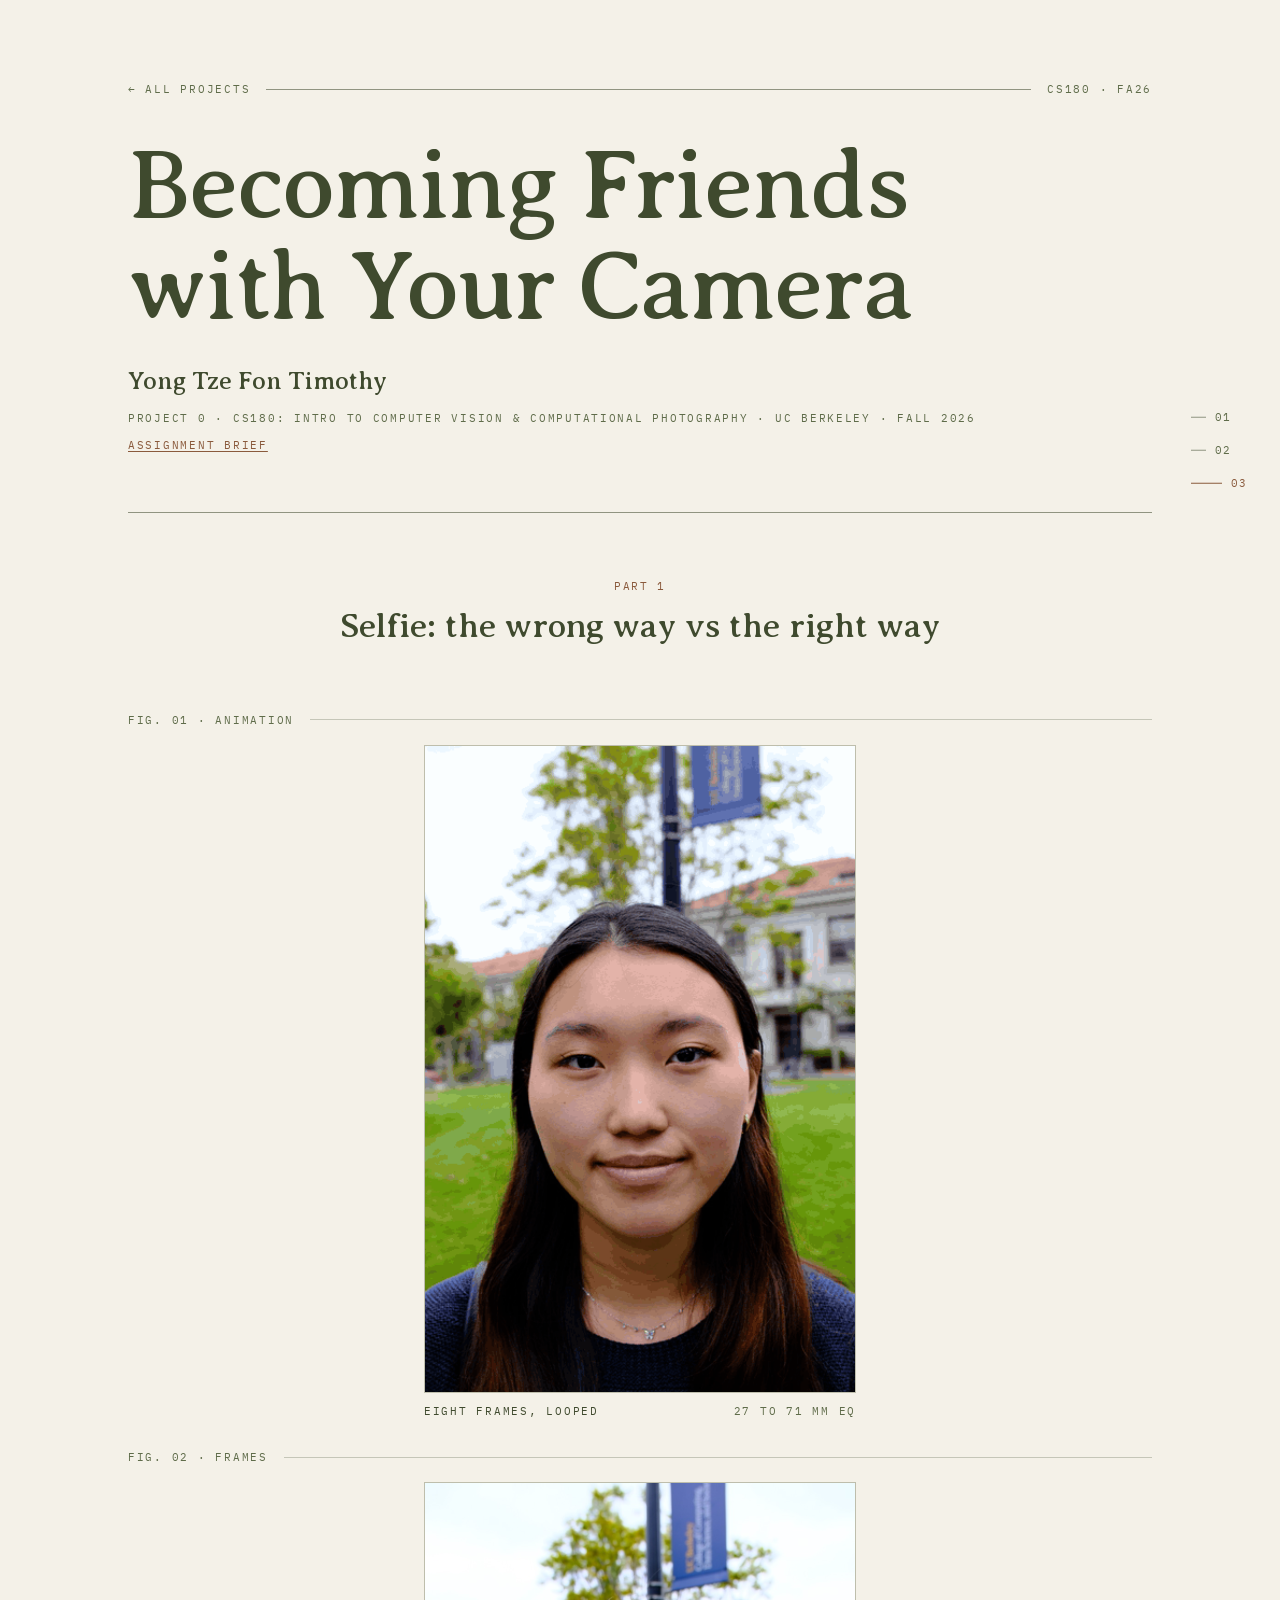
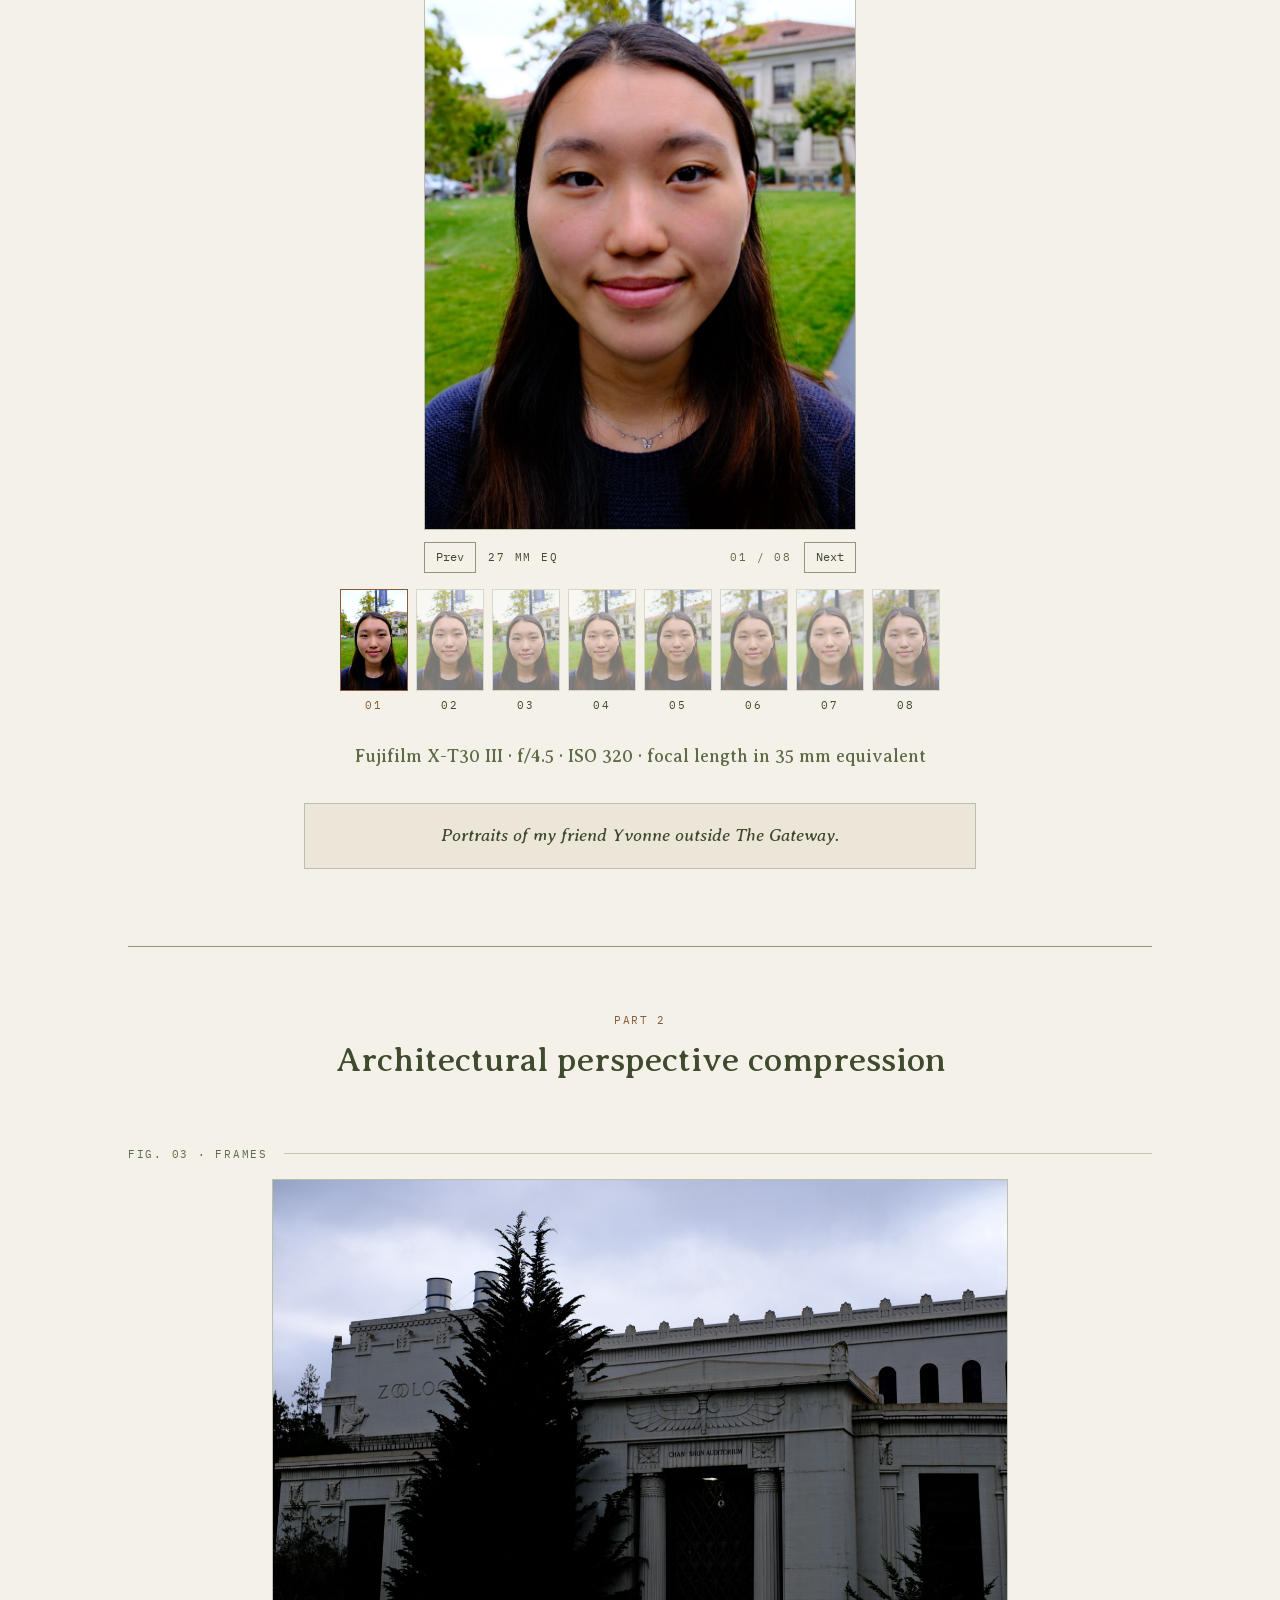
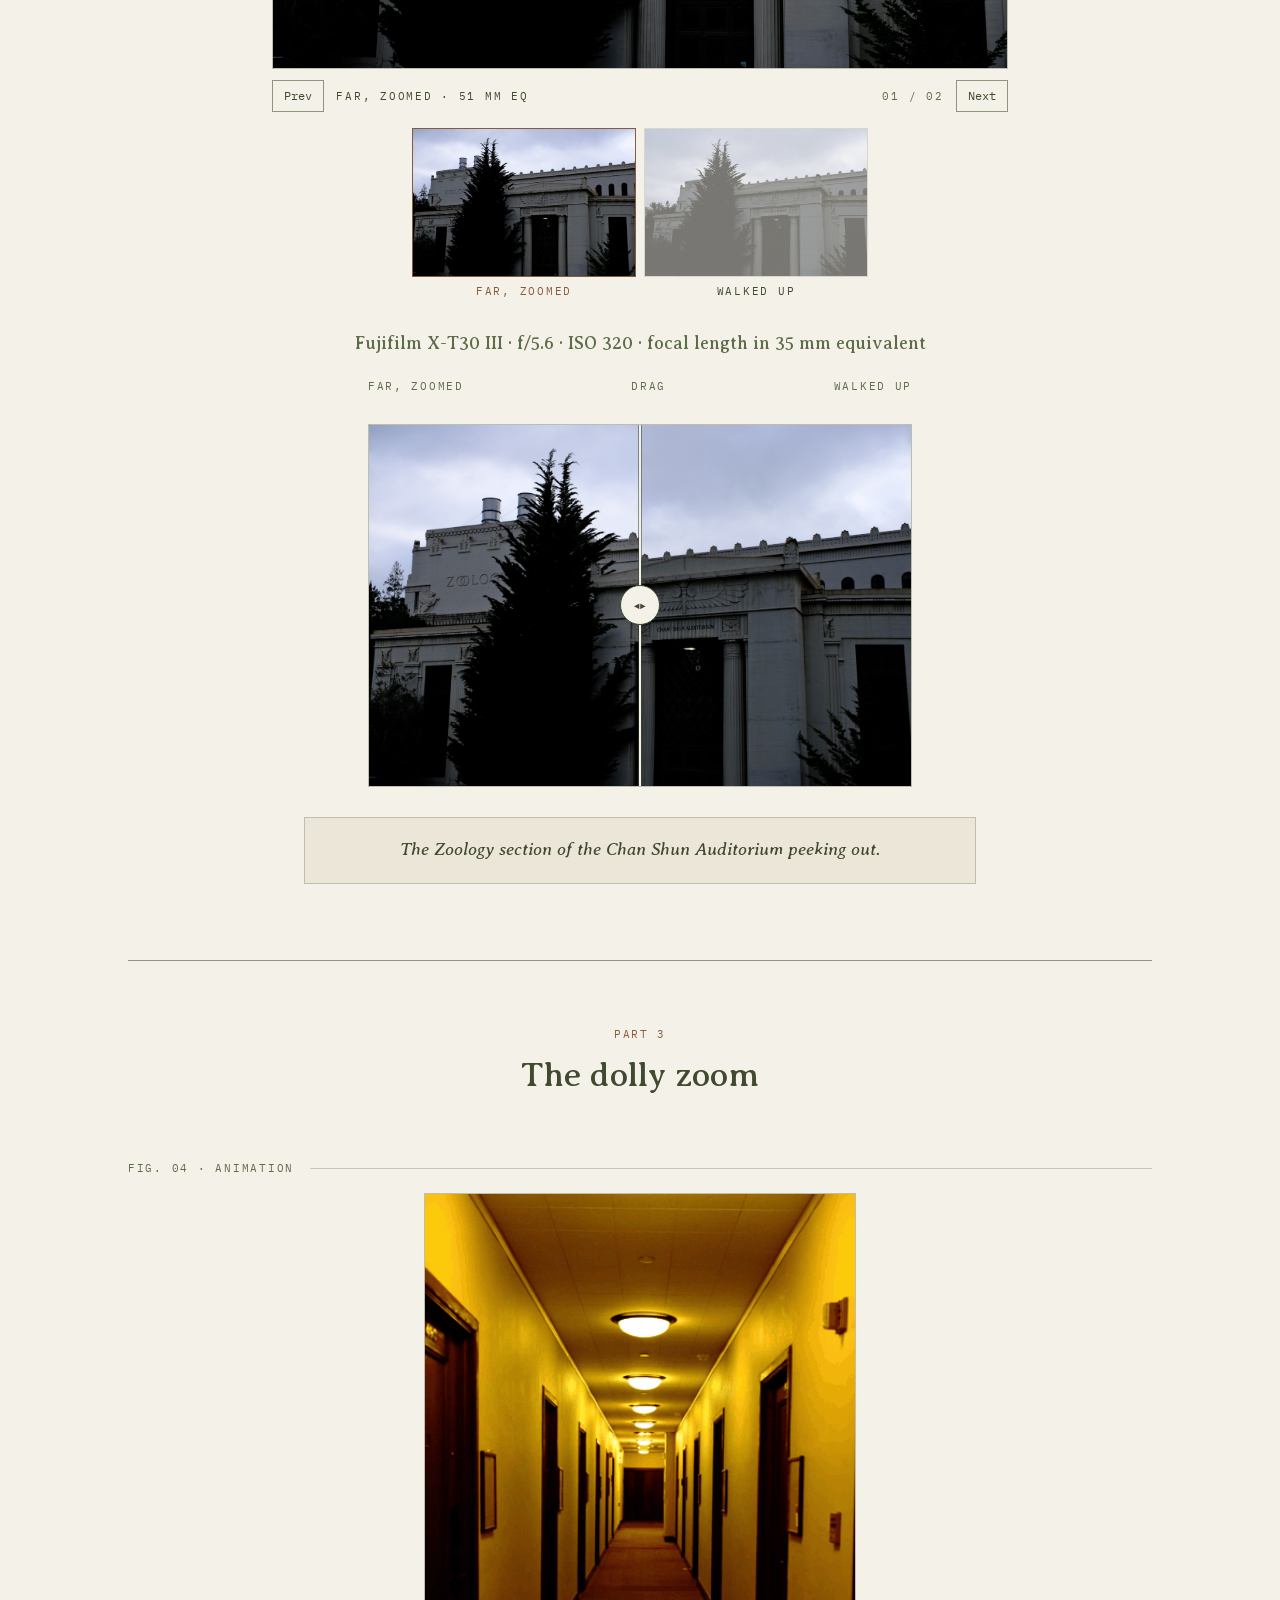
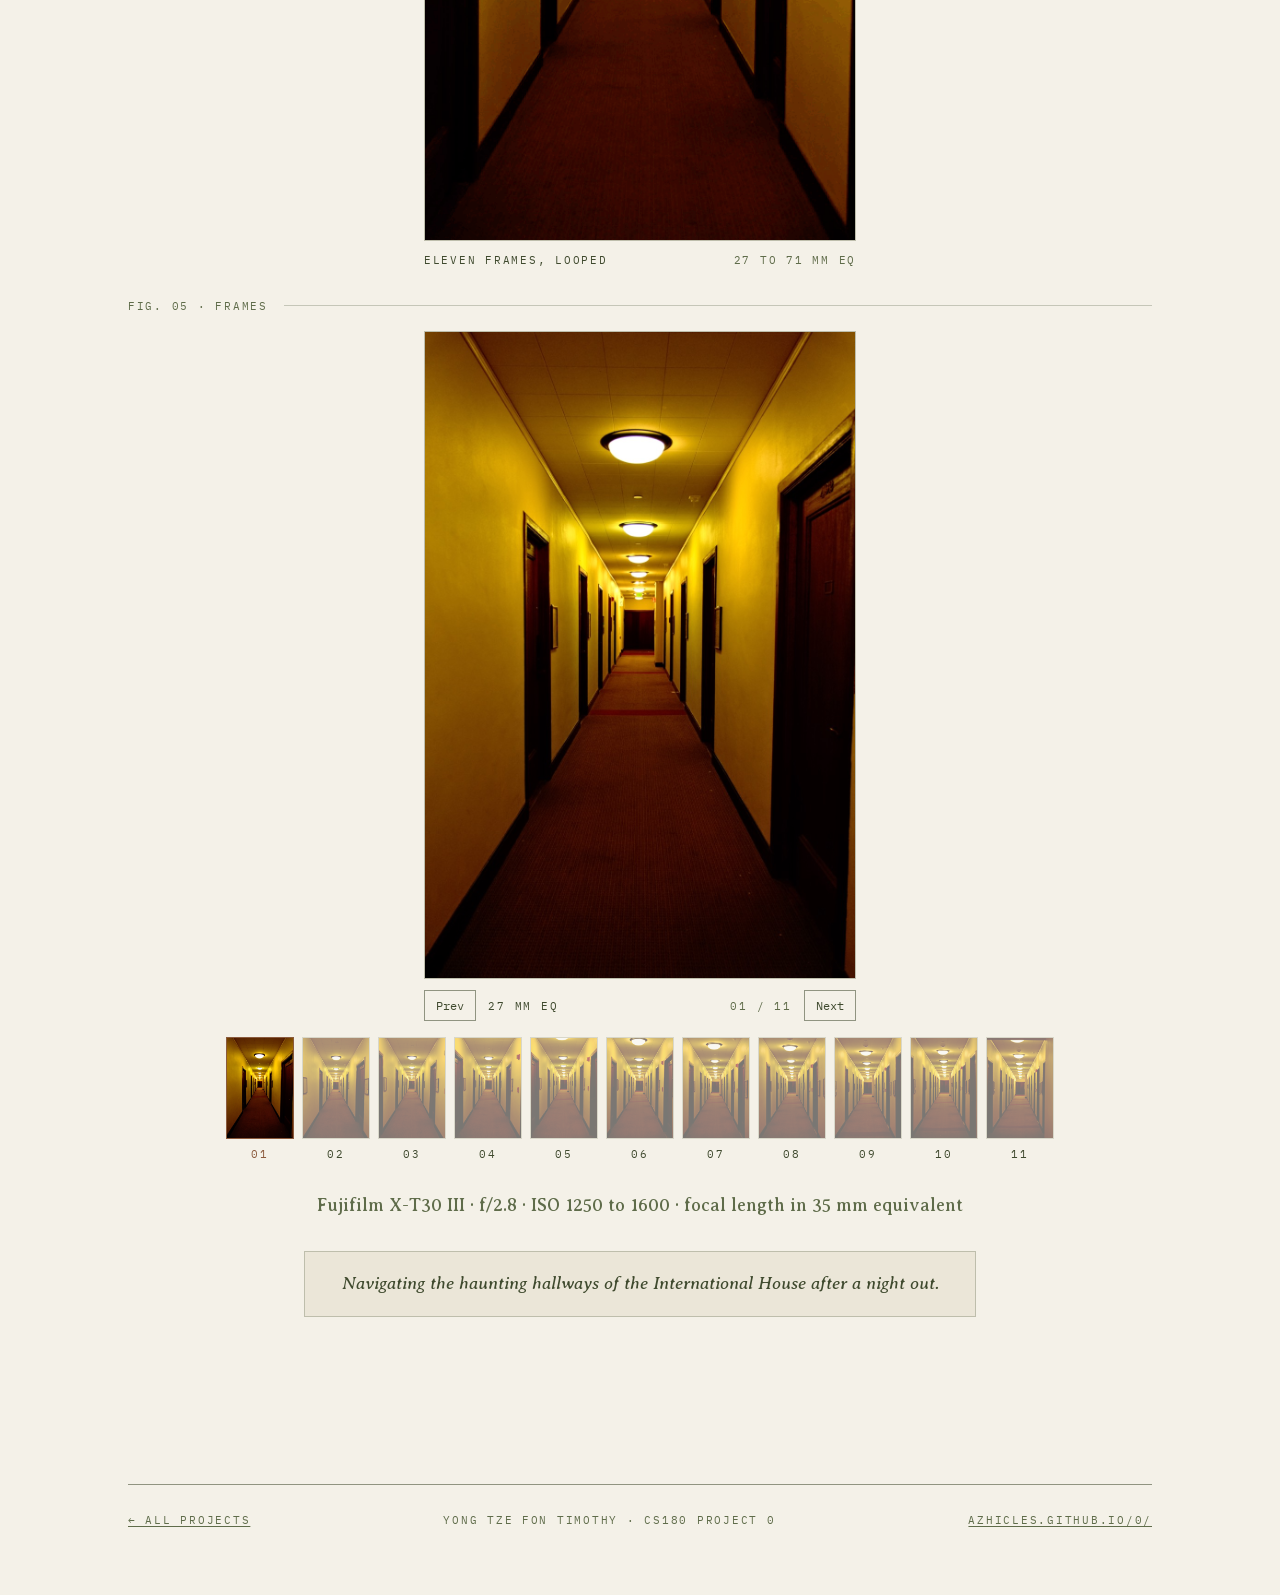
==== 0/index.html @ 96336a3b "Build CS180 Project 0 site A field notes ledger theme, olive ink on warm paper, set in Averia Serif " ====
<!DOCTYPE html>
<html lang="en">
<head>
<meta charset="utf-8">
<meta name="viewport" content="width=device-width, initial-scale=1">
<title>Project 0 &middot; Becoming Friends with Your Camera &middot; Yong Tze Fon Timothy</title>
<meta name="description" content="CS180 Project 0: perspective, focal length and the centre of projection, shown through a selfie sequence, an architectural pair and a dolly zoom.">
<meta name="author" content="Yong Tze Fon Timothy">

<link rel="icon" href="data:image/svg+xml,<svg xmlns='http://www.w3.org/2000/svg' viewBox='0 0 32 32'><rect width='32' height='32' fill='%23F4F1E8'/><circle cx='16' cy='16' r='8' fill='none' stroke='%233F4A2E' stroke-width='1.8'/><circle cx='16' cy='16' r='2.6' fill='%233F4A2E'/><path d='M16 8v3M16 21v3M8 16h3M21 16h3' stroke='%238A5A3C' stroke-width='1.6'/></svg>">

<link rel="preconnect" href="https://fonts.googleapis.com">
<link rel="preconnect" href="https://fonts.gstatic.com" crossorigin>
<link rel="stylesheet" href="https://fonts.googleapis.com/css2?family=Averia+Serif+Libre:ital,wght@0,300;0,400;0,700;1,300;1,400&family=IBM+Plex+Mono:wght@400;500&display=swap">
<link rel="stylesheet" href="../styles.css">
<script src="../scripts.js" defer></script>
</head>

<body>
<a class="skip" href="#main">Skip to content</a>

<nav class="tocnav" aria-label="Sections">
  <a href="#part-1" aria-current="false">01</a>
  <a href="#part-2" aria-current="false">02</a>
  <a href="#part-3" aria-current="false">03</a>
</nav>

<div class="sheet">

  <header class="masthead">
    <p class="masthead__meta">
      <a href="../">&larr; All projects</a>
      <span class="hairline" aria-hidden="true"></span>
      <span>CS180 &middot; FA26</span>
    </p>

    <h1 class="masthead__title">Becoming Friends<br>with Your Camera</h1>

    <p class="byline">Yong Tze Fon Timothy</p>
    <p class="dateline">Project 0 &middot; CS180: Intro to Computer Vision &amp; Computational Photography &middot; UC Berkeley &middot; Fall 2026</p>
    <p class="dateline"><a href="https://cal-cs180.github.io/fa26/hw/proj0/">Assignment brief</a></p>
  </header>

  <main id="main">

    <!-- ================================================================ -->
    <!-- Part 1                                                           -->
    <!-- ================================================================ -->
    <section class="part" id="part-1" aria-labelledby="part-1-title">
      <header class="part__head">
        <p class="eyebrow">Part 1</p>
        <h2 class="part__title" id="part-1-title">Selfie: the wrong way vs the right way</h2>
      </header>

      <p class="fig-label">Fig. 01 &middot; Animation</p>
      <figure class="plate gif-plate ratio-portrait">
        <div class="plate__well">
          <img src="media/part1.gif" alt="The eight portrait frames animated in sequence.">
        </div>
        <figcaption>
          <span class="plate__label">Eight frames, looped</span>
          <span class="spec">27 to 71 mm eq</span>
        </figcaption>
      </figure>

      <p class="fig-label">Fig. 02 &middot; Frames</p>
      <div class="sequence ratio-portrait" data-sequence>
        <ol class="filmstrip">
        <li>
          <figure class="plate">
            <div class="plate__well">
              <img src="media/part1-01.jpg" alt="Portrait frame 1 of 8, shot at 27 mm equivalent.">
            </div>
            <figcaption>
              <span class="plate__label">01</span>
              <span class="spec">27 mm eq</span>
            </figcaption>
          </figure>
        </li>
        <li>
          <figure class="plate">
            <div class="plate__well">
              <img src="media/part1-02.jpg" alt="Portrait frame 2 of 8, shot at 33 mm equivalent.">
            </div>
            <figcaption>
              <span class="plate__label">02</span>
              <span class="spec">33 mm eq</span>
            </figcaption>
          </figure>
        </li>
        <li>
          <figure class="plate">
            <div class="plate__well">
              <img src="media/part1-03.jpg" alt="Portrait frame 3 of 8, shot at 35 mm equivalent.">
            </div>
            <figcaption>
              <span class="plate__label">03</span>
              <span class="spec">35 mm eq</span>
            </figcaption>
          </figure>
        </li>
        <li>
          <figure class="plate">
            <div class="plate__well">
              <img src="media/part1-04.jpg" alt="Portrait frame 4 of 8, shot at 39 mm equivalent.">
            </div>
            <figcaption>
              <span class="plate__label">04</span>
              <span class="spec">39 mm eq</span>
            </figcaption>
          </figure>
        </li>
        <li>
          <figure class="plate">
            <div class="plate__well">
              <img src="media/part1-05.jpg" alt="Portrait frame 5 of 8, shot at 42 mm equivalent.">
            </div>
            <figcaption>
              <span class="plate__label">05</span>
              <span class="spec">42 mm eq</span>
            </figcaption>
          </figure>
        </li>
        <li>
          <figure class="plate">
            <div class="plate__well">
              <img src="media/part1-06.jpg" alt="Portrait frame 6 of 8, shot at 52 mm equivalent.">
            </div>
            <figcaption>
              <span class="plate__label">06</span>
              <span class="spec">52 mm eq</span>
            </figcaption>
          </figure>
        </li>
        <li>
          <figure class="plate">
            <div class="plate__well">
              <img src="media/part1-07.jpg" alt="Portrait frame 7 of 8, shot at 59 mm equivalent.">
            </div>
            <figcaption>
              <span class="plate__label">07</span>
              <span class="spec">59 mm eq</span>
            </figcaption>
          </figure>
        </li>
        <li>
          <figure class="plate">
            <div class="plate__well">
              <img src="media/part1-08.jpg" alt="Portrait frame 8 of 8, shot at 71 mm equivalent.">
            </div>
            <figcaption>
              <span class="plate__label">08</span>
              <span class="spec">71 mm eq</span>
            </figcaption>
          </figure>
        </li>
        </ol>
      </div>
      <p class="camera-line">Fujifilm X-T30 III &middot; f/4.5 &middot; ISO 320 &middot; focal length in 35 mm equivalent</p>

      <p class="part__desc">Portraits of my friend Yvonne outside The Gateway.</p>
    </section>

    <!-- ================================================================ -->
    <!-- Part 2                                                           -->
    <!-- ================================================================ -->
    <section class="part" id="part-2" aria-labelledby="part-2-title">
      <header class="part__head">
        <p class="eyebrow">Part 2</p>
        <h2 class="part__title" id="part-2-title">Architectural perspective compression</h2>
      </header>

      <p class="fig-label">Fig. 03 &middot; Frames</p>
      <div class="sequence ratio-landscape" data-sequence>
        <ol class="filmstrip cols-2">
        <li>
          <figure class="plate">
            <div class="plate__well">
              <img src="media/part2-zoom.jpg" alt="The auditorium facade from across the field at 51 mm equivalent, with the depth compressed.">
            </div>
            <figcaption>
              <span class="plate__label">Far, zoomed</span>
              <span class="spec">51 mm eq</span>
            </figcaption>
          </figure>
        </li>
        <li>
          <figure class="plate">
            <div class="plate__well">
              <img src="media/part2-close.jpg" alt="The same facade from much closer at 41 mm equivalent, with the lines converging harder.">
            </div>
            <figcaption>
              <span class="plate__label">Walked up</span>
              <span class="spec">41 mm eq</span>
            </figcaption>
          </figure>
        </li>
        </ol>
      </div>
      <p class="camera-line">Fujifilm X-T30 III &middot; f/5.6 &middot; ISO 320 &middot; focal length in 35 mm equivalent</p>

      <div class="compare ratio-landscape" data-compare hidden>
        <p class="compare__legend">
          <span>Far, zoomed</span>
          <span class="compare__hint">Drag</span>
          <span>Walked up</span>
        </p>
        <div class="compare__viewport">
          <img src="media/part2-close.jpg" alt="">
          <div class="compare__top"><img src="media/part2-zoom.jpg" alt=""></div>
          <div class="compare__handle" role="slider" tabindex="0"
               aria-label="Wipe between the zoomed and close photographs of the auditorium"
               aria-valuemin="0" aria-valuemax="100" aria-valuenow="50"></div>
        </div>
      </div>

      <p class="part__desc">The Zoology section of the Chan Shun Auditorium peeking out.</p>
    </section>

    <!-- ================================================================ -->
    <!-- Part 3                                                           -->
    <!-- ================================================================ -->
    <section class="part" id="part-3" aria-labelledby="part-3-title">
      <header class="part__head">
        <p class="eyebrow">Part 3</p>
        <h2 class="part__title" id="part-3-title">The dolly zoom</h2>
      </header>

      <p class="fig-label">Fig. 04 &middot; Animation</p>
      <figure class="plate gif-plate ratio-portrait">
        <div class="plate__well">
          <img src="media/part3.gif" alt="The dolly zoom animated: the corridor stretches while the far door holds its size.">
        </div>
        <figcaption>
          <span class="plate__label">Eleven frames, looped</span>
          <span class="spec">27 to 71 mm eq</span>
        </figcaption>
      </figure>

      <p class="fig-label">Fig. 05 &middot; Frames</p>
      <div class="sequence ratio-portrait" data-sequence>
        <ol class="filmstrip">
        <li>
          <figure class="plate">
            <div class="plate__well">
              <img src="media/part3-01.jpg" alt="Dolly zoom frame 1 of 11, shot at 27 mm equivalent.">
            </div>
            <figcaption>
              <span class="plate__label">01</span>
              <span class="spec">27 mm eq</span>
            </figcaption>
          </figure>
        </li>
        <li>
          <figure class="plate">
            <div class="plate__well">
              <img src="media/part3-02.jpg" alt="Dolly zoom frame 2 of 11, shot at 32 mm equivalent.">
            </div>
            <figcaption>
              <span class="plate__label">02</span>
              <span class="spec">32 mm eq</span>
            </figcaption>
          </figure>
        </li>
        <li>
          <figure class="plate">
            <div class="plate__well">
              <img src="media/part3-03.jpg" alt="Dolly zoom frame 3 of 11, shot at 36 mm equivalent.">
            </div>
            <figcaption>
              <span class="plate__label">03</span>
              <span class="spec">36 mm eq</span>
            </figcaption>
          </figure>
        </li>
        <li>
          <figure class="plate">
            <div class="plate__well">
              <img src="media/part3-04.jpg" alt="Dolly zoom frame 4 of 11, shot at 39 mm equivalent.">
            </div>
            <figcaption>
              <span class="plate__label">04</span>
              <span class="spec">39 mm eq</span>
            </figcaption>
          </figure>
        </li>
        <li>
          <figure class="plate">
            <div class="plate__well">
              <img src="media/part3-05.jpg" alt="Dolly zoom frame 5 of 11, shot at 44 mm equivalent.">
            </div>
            <figcaption>
              <span class="plate__label">05</span>
              <span class="spec">44 mm eq</span>
            </figcaption>
          </figure>
        </li>
        <li>
          <figure class="plate">
            <div class="plate__well">
              <img src="media/part3-06.jpg" alt="Dolly zoom frame 6 of 11, shot at 50 mm equivalent.">
            </div>
            <figcaption>
              <span class="plate__label">06</span>
              <span class="spec">50 mm eq</span>
            </figcaption>
          </figure>
        </li>
        <li>
          <figure class="plate">
            <div class="plate__well">
              <img src="media/part3-07.jpg" alt="Dolly zoom frame 7 of 11, shot at 51 mm equivalent.">
            </div>
            <figcaption>
              <span class="plate__label">07</span>
              <span class="spec">51 mm eq</span>
            </figcaption>
          </figure>
        </li>
        <li>
          <figure class="plate">
            <div class="plate__well">
              <img src="media/part3-08.jpg" alt="Dolly zoom frame 8 of 11, shot at 57 mm equivalent.">
            </div>
            <figcaption>
              <span class="plate__label">08</span>
              <span class="spec">57 mm eq</span>
            </figcaption>
          </figure>
        </li>
        <li>
          <figure class="plate">
            <div class="plate__well">
              <img src="media/part3-09.jpg" alt="Dolly zoom frame 9 of 11, shot at 59 mm equivalent.">
            </div>
            <figcaption>
              <span class="plate__label">09</span>
              <span class="spec">59 mm eq</span>
            </figcaption>
          </figure>
        </li>
        <li>
          <figure class="plate">
            <div class="plate__well">
              <img src="media/part3-10.jpg" alt="Dolly zoom frame 10 of 11, shot at 66 mm equivalent.">
            </div>
            <figcaption>
              <span class="plate__label">10</span>
              <span class="spec">66 mm eq</span>
            </figcaption>
          </figure>
        </li>
        <li>
          <figure class="plate">
            <div class="plate__well">
              <img src="media/part3-11.jpg" alt="Dolly zoom frame 11 of 11, shot at 71 mm equivalent.">
            </div>
            <figcaption>
              <span class="plate__label">11</span>
              <span class="spec">71 mm eq</span>
            </figcaption>
          </figure>
        </li>
        </ol>
      </div>
      <p class="camera-line">Fujifilm X-T30 III &middot; f/2.8 &middot; ISO 1250 to 1600 &middot; focal length in 35 mm equivalent</p>

      <p class="part__desc">Navigating the haunting hallways of the International House after a night out.</p>
    </section>

  </main>

  <footer class="colophon">
    <span><a href="../">&larr; All projects</a></span>
    <span>Yong Tze Fon Timothy &middot; CS180 Project 0</span>
    <span><a href="https://azhicles.github.io/0/">azhicles.github.io/0/</a></span>
  </footer>

</div>
</body>
</html>
---- styles.css ----
/* ==========================================================================
   Field notes ledger
   Shared stylesheet for azhicles.github.io. Every page uses this one file.

   Structure:
     1.  Tokens
     2.  Reset and base type
     3.  Page shell: sheet, masthead, footer
     4.  Section layout: the ruled margin rail
     5.  Plates: photo wells, captions, pairs, filmstrip
     6.  Sequence viewer: stage and thumbnail rail
     7.  Notes and specs (the "fill in" markers)
     8.  Comparison slider
     9.  Lightbox
     10. Section nav
     11. Project index (root page)
     12. Print

   To restyle a future project, override the tokens in section 1. The
   component rules below read from them and should not need editing.
   ========================================================================== */

/* 1. Tokens ============================================================== */

:root {
  /* Ink and paper */
  --paper:       #F4F1E8;
  --paper-sunk:  #EBE6D8;
  --ink:         #2A2E22;
  --olive:       #3F4A2E;
  --olive-soft:  #5F6C4A;
  --accent:      #8A5A3C;
  --rule:        rgba(63, 74, 46, .26);
  --rule-strong: rgba(63, 74, 46, .55);

  /* Type */
  --font-display: "Averia Serif Libre", Georgia, "Times New Roman", serif;
  --font-mono:    "IBM Plex Mono", ui-monospace, "SF Mono", Menlo, monospace;

  /* Measure and rhythm */
  --sheet:   72rem;
  --measure: 62ch;
  --rail:    6rem;
  --gutter:  clamp(1rem, 2.5vw, 2.25rem);

  /* Default photo well shape, overridden per part. Matches the camera's
     native 3:2 so object-fit: cover crops nothing. */
  --ratio: 3 / 2;
}

/* 2. Reset and base type ================================================= */

*, *::before, *::after { box-sizing: border-box; }

html {
  -webkit-text-size-adjust: 100%;
  scroll-behavior: smooth;
  scroll-padding-top: 2rem;
}

@media (prefers-reduced-motion: reduce) {
  html { scroll-behavior: auto; }
  *, *::before, *::after { animation-duration: .001ms !important; transition-duration: .001ms !important; }
}

body {
  margin: 0;
  background: var(--paper);
  color: var(--ink);
  font-family: var(--font-display);
  font-size: clamp(1rem, .95rem + .25vw, 1.12rem);
  line-height: 1.66;
  font-feature-settings: "kern" 1;
  text-rendering: optimizeLegibility;
}

p { margin: 0 0 1.1em; max-width: var(--measure); }
p:last-child { margin-bottom: 0; }

a {
  color: var(--accent);
  text-decoration-thickness: 1px;
  text-underline-offset: .18em;
}
a:hover { color: var(--olive); }

img { max-width: 100%; }

button { font: inherit; }

:focus-visible {
  outline: 2px solid var(--accent);
  outline-offset: 3px;
}

.skip {
  position: absolute;
  left: -9999px;
  top: 0;
  background: var(--olive);
  color: var(--paper);
  padding: .6rem 1rem;
  font-family: var(--font-mono);
  font-size: .75rem;
  z-index: 200;
}
.skip:focus { left: 0; }

/* Shared small label treatment: mono, tracked out, upper case. */
.eyebrow,
.fig-label,
.plate__label,
.spec,
.dateline,
.tocnav,
.masthead__meta,
.projects__num,
.section-label,
.stage__bar,
.colophon {
  font-family: var(--font-mono);
  font-size: .68rem;
  letter-spacing: .16em;
  text-transform: uppercase;
  font-weight: 400;
}

/* 3. Page shell ========================================================== */

.sheet {
  max-width: var(--sheet);
  margin-inline: auto;
  padding-inline: clamp(1.25rem, 5vw, 4rem);
  padding-block: clamp(1.5rem, 4vw, 3rem) 0;
}

.masthead {
  padding-block: clamp(1rem, 3vw, 2rem) clamp(2rem, 5vw, 3.5rem);
}

.masthead__meta {
  display: flex;
  align-items: center;
  gap: 1rem;
  margin: 0;
  max-width: none;
  color: var(--olive-soft);
}
.masthead__meta .hairline {
  flex: 1;
  height: 1px;
  background: var(--rule-strong);
}
.masthead__meta a { color: var(--olive-soft); text-decoration: none; }
.masthead__meta a:hover { color: var(--accent); text-decoration: underline; }

/* The ruled meta line collapses to a simple two up on narrow screens. */
@media (max-width: 560px) {
  .masthead__meta {
    flex-wrap: wrap;
    justify-content: space-between;
    gap: .4rem 1rem;
  }
  .masthead__meta .hairline { display: none; }
}

.masthead__title {
  font-weight: 400;
  font-size: clamp(2.75rem, 1.5rem + 5.8vw, 6.75rem);
  line-height: 1.02;
  letter-spacing: -.02em;
  color: var(--olive);
  margin: .38em 0 .3em;
  max-width: 18ch;
}

/* The author line on a project page, sized to read as a byline rather
   than as metadata. */
.byline {
  font-size: clamp(1.15rem, 1rem + .7vw, 1.6rem);
  line-height: 1.3;
  color: var(--olive);
  margin: 0 0 .7rem;
  max-width: none;
}

.dateline {
  color: var(--olive-soft);
  line-height: 1.8;
  max-width: none;
  margin: 0;
}
.dateline + .dateline { margin-top: .5rem; }

.colophon {
  border-top: 1px solid var(--rule-strong);
  margin-top: clamp(3rem, 7vw, 6rem);
  padding-block: 1.6rem clamp(2rem, 5vw, 4rem);
  color: var(--olive-soft);
  display: flex;
  flex-wrap: wrap;
  gap: .5rem 2rem;
  justify-content: space-between;
  line-height: 1.9;
}
.colophon a { color: var(--olive-soft); }

/* 4. Section layout ====================================================== */

/* One column, so figures can be centred on the page. --head-space is
   used twice, above and below the header, which is what puts the title
   optically midway between the section rule and the first figure rule. */
.part {
  --head-space: clamp(2.25rem, 5vw, 4rem);
  border-top: 1px solid var(--rule-strong);
  padding-block: var(--head-space) clamp(2.5rem, 6vw, 5rem);
}

.part__head {
  display: flex;
  flex-direction: column;
  align-items: center;
  justify-content: center;
  text-align: center;
  gap: .65rem;
  margin-bottom: var(--head-space);
}

.eyebrow {
  color: var(--accent);
  margin: 0;
  max-width: none;
}

.part__title {
  font-weight: 400;
  font-size: clamp(1.5rem, 1.15rem + 1.4vw, 2.15rem);
  line-height: 1.2;
  color: var(--olive);
  margin: 0;
  max-width: 34ch;
}

/* A one line description of what the part actually shows, set as a
   mounted card. Sunken stock and a hairline border are the same treatment
   the photo wells get, so it reads as part of the same system rather than
   as a floating UI box: no rounded corners, no shadow. */
.part__desc {
  max-width: 42rem;
  margin: 1.9rem auto 0;
  padding: 1.15rem clamp(1.25rem, 3vw, 2rem);
  background: var(--paper-sunk);
  border: 1px solid var(--rule);
  text-align: center;
  text-wrap: balance;
  color: var(--olive);
  font-style: italic;
  line-height: 1.55;
}

/* A ruled label above each figure block, running the full page width. */
.fig-label {
  display: flex;
  align-items: center;
  gap: 1rem;
  color: var(--olive-soft);
  margin: 0 0 1rem;
  max-width: none;
}
.fig-label::after {
  content: "";
  flex: 1;
  height: 1px;
  background: var(--rule);
}

/* Figures sit centred, capped so a tall portrait frame does not run past
   one screen. */
.sequence,
.gif-plate,
.compare,
.camera-line {
  margin-inline: auto;
}
.sequence { max-width: 60rem; }
.gif-plate { max-width: 46rem; }
.gif-plate.ratio-portrait { max-width: 27rem; }

.camera-line {
  text-align: center;
  color: var(--olive-soft);
  margin-top: .9rem;
  max-width: none;
}

@media (max-width: 620px) {
  .part__head { gap: .45rem; }
}

/* 5. Plates ============================================================== */

.plate { margin: 0; }

.plate__well {
  position: relative;
  aspect-ratio: var(--ratio);
  background: var(--paper-sunk);
  border: 1px solid var(--rule);
  overflow: hidden;
}

.plate__well img {
  position: absolute;
  inset: 0;
  width: 100%;
  height: 100%;
  object-fit: cover;
  display: block;
}
.plate__well img[hidden] { display: none; }

/* Placeholder shown until the real photo lands. Removed from the DOM on
   a successful load, so it can never be read out from under an image. */
.plate__ph {
  position: absolute;
  inset: 0;
  display: grid;
  place-content: center;
  gap: .45rem;
  padding: 1rem;
  text-align: center;
  font-family: var(--font-mono);
  font-size: .66rem;
  letter-spacing: .1em;
  line-height: 1.7;
  color: var(--olive-soft);
  background-image: repeating-linear-gradient(45deg, transparent 0 7px, rgba(63, 74, 46, .055) 7px 8px);
}
.plate__ph b {
  display: block;
  font-weight: 500;
  color: var(--olive);
  text-transform: uppercase;
}

.is-zoomable .plate__well { cursor: zoom-in; }

.plate figcaption {
  display: flex;
  flex-wrap: wrap;
  gap: .3rem 1rem;
  justify-content: space-between;
  padding-top: .6rem;
}

.plate__label { color: var(--olive); margin: 0; }
.spec { color: var(--olive-soft); margin: 0; }

/* Straight off the camera: the X-T30 III shoots 3:2, and parts 1 and 3
   were shot vertically, so they display 2:3. */
.ratio-portrait  { --ratio: 2 / 3; }
.ratio-landscape { --ratio: 3 / 2; }

/* Contact sheet. On screen inside a sequence this becomes a thumbnail
   rail; in print it always expands to show every frame. */
.filmstrip {
  display: grid;
  grid-template-columns: repeat(auto-fill, minmax(8.5rem, 1fr));
  gap: .9rem;
  margin: 0;
  padding: 0;
  list-style: none;
}
.filmstrip .plate figcaption { justify-content: center; }
.filmstrip .spec { letter-spacing: .2em; }

.gif-plate { margin-block: 0 1.75rem; margin-inline: auto; }

/* 6. Sequence viewer ===================================================== */

/* Built by scripts.js from the frames already in the filmstrip, so a
   browser with JavaScript off still gets the full contact sheet, and so
   does the printer. */
.sequence { margin: 0 auto 1.75rem; }

.stage {
  margin: 0 auto 1rem;
  max-width: 46rem;
}
.ratio-portrait .stage { max-width: 27rem; }

.stage__well {
  position: relative;
  aspect-ratio: var(--ratio);
  background: var(--paper-sunk);
  border: 1px solid var(--rule);
  overflow: hidden;
  cursor: zoom-in;
}
.stage__well img {
  position: absolute;
  inset: 0;
  width: 100%;
  height: 100%;
  object-fit: cover;
  display: block;
}

.stage__bar {
  display: flex;
  align-items: center;
  gap: .75rem;
  padding-top: .7rem;
}

.stage__meta {
  flex: 1;
  display: flex;
  flex-wrap: wrap;
  justify-content: space-between;
  gap: .3rem 1rem;
  margin: 0;
  max-width: none;
}
.stage__label { color: var(--olive); }
.stage__count { color: var(--olive-soft); }

.stage__nav {
  background: none;
  border: 1px solid var(--rule-strong);
  color: var(--olive);
  font-family: var(--font-mono);
  font-size: .72rem;
  line-height: 1;
  padding: .55rem .7rem;
  cursor: pointer;
  transition: border-color .2s ease, background-color .2s ease;
}
.stage__nav:hover {
  border-color: var(--olive);
  background: rgba(63, 74, 46, .07);
}

/* Thumbnail rail mode, only once a stage exists above it. */
.has-stage .filmstrip {
  display: flex;
  flex-wrap: wrap;
  justify-content: center;
  gap: .5rem;
}
.has-stage .filmstrip > li { flex: 0 0 4.25rem; }
/* A two frame part gets room for its descriptive labels. */
.has-stage .filmstrip.cols-2 > li { flex: 0 0 14rem; }
.has-stage .filmstrip .spec { display: none; }
.has-stage .filmstrip figcaption { padding-top: .35rem; }
.has-stage .filmstrip .plate__well {
  cursor: pointer;
  opacity: .5;
  transition: opacity .2s ease;
}
.has-stage .filmstrip .plate__well:hover { opacity: .8; }
.has-stage .filmstrip .plate.is-current .plate__well {
  opacity: 1;
  border-color: var(--accent);
}
.has-stage .filmstrip .plate.is-current .plate__label { color: var(--accent); }

/* 7. Specs =============================================================== */


/* 8. Comparison slider =================================================== */

/* A wipe, for the one part that is a true two photo comparison. Sits below
   the contact sheet, never instead of it. Removed entirely if either photo
   is missing, and hidden in print. */
.compare {
  margin: 0 auto .5rem;
  max-width: min(100%, 34rem);
}
.compare.ratio-portrait { max-width: min(100%, 23rem); }

.compare__legend {
  display: flex;
  justify-content: space-between;
  gap: 1rem;
  padding-bottom: .55rem;
}
.compare__legend span {
  font-family: var(--font-mono);
  font-size: .66rem;
  letter-spacing: .16em;
  text-transform: uppercase;
  color: var(--olive-soft);
}
.compare__hint { color: var(--accent); }

.compare__viewport {
  position: relative;
  aspect-ratio: var(--ratio);
  overflow: hidden;
  border: 1px solid var(--rule);
  background: var(--paper-sunk);
  touch-action: none;
  cursor: ew-resize;
}
.compare__viewport img {
  position: absolute;
  inset: 0;
  width: 100%;
  height: 100%;
  object-fit: cover;
  display: block;
  user-select: none;
  -webkit-user-drag: none;
}
.compare__top {
  position: absolute;
  inset: 0;
  clip-path: inset(0 calc(100% - var(--pos, 50%)) 0 0);
}

.compare__handle {
  position: absolute;
  top: 0;
  bottom: 0;
  left: var(--pos, 50%);
  width: 2px;
  margin-left: -1px;
  background: var(--paper);
  box-shadow: 0 0 0 1px var(--rule-strong);
}
.compare__handle::after {
  content: "\25C4 \25BA";
  position: absolute;
  top: 50%;
  left: 50%;
  transform: translate(-50%, -50%);
  display: grid;
  place-content: center;
  width: 2.5rem;
  height: 2.5rem;
  border-radius: 50%;
  background: var(--paper);
  border: 1px solid var(--olive);
  font-family: var(--font-mono);
  font-size: .58rem;
  letter-spacing: .04em;
  color: var(--olive);
}
.compare__handle:focus-visible { outline: none; }
.compare__handle:focus-visible::after {
  outline: 2px solid var(--accent);
  outline-offset: 3px;
}

/* 9. Lightbox ============================================================ */

.lightbox {
  position: fixed;
  inset: 0;
  z-index: 100;
  display: grid;
  place-content: center;
  gap: 1rem;
  padding: clamp(1rem, 5vw, 3.5rem);
  background: rgba(26, 30, 21, .94);
}
.lightbox[hidden] { display: none; }
.lightbox img {
  max-width: min(100%, 78rem);
  max-height: 78vh;
  object-fit: contain;
  box-shadow: 0 0 0 1px rgba(244, 241, 232, .22);
}
.lightbox__cap {
  margin: 0;
  max-width: none;
  text-align: center;
  font-family: var(--font-mono);
  font-size: .7rem;
  letter-spacing: .14em;
  text-transform: uppercase;
  color: #CFC9B6;
}
.lightbox__close {
  position: absolute;
  top: clamp(.75rem, 2vw, 1.5rem);
  right: clamp(.75rem, 2vw, 1.5rem);
  background: none;
  border: 1px solid rgba(244, 241, 232, .4);
  color: #E8E3D4;
  font-family: var(--font-mono);
  font-size: .68rem;
  letter-spacing: .16em;
  text-transform: uppercase;
  padding: .5rem .85rem;
  cursor: pointer;
}
.lightbox__close:hover { border-color: #E8E3D4; }

/* 10. Section nav ======================================================== */

.tocnav {
  position: fixed;
  right: clamp(.75rem, 2.5vw, 2.25rem);
  top: 50%;
  transform: translateY(-50%);
  z-index: 20;
  display: grid;
  gap: .95rem;
}
.tocnav a {
  display: flex;
  align-items: center;
  gap: .55rem;
  color: var(--olive-soft);
  text-decoration: none;
}
.tocnav a::before {
  content: "";
  width: .9rem;
  height: 1px;
  background: var(--rule-strong);
  transition: width .25s ease, background-color .25s ease;
}
.tocnav a[aria-current="true"] { color: var(--accent); }
.tocnav a[aria-current="true"]::before {
  width: 1.9rem;
  background: var(--accent);
}
@media (max-width: 960px) { .tocnav { display: none; } }

/* 11. Project index (root page) ========================================== */

.section-label {
  color: var(--olive-soft);
  font-weight: 400;
  margin: clamp(2rem, 5vw, 3rem) 0 1rem;
}

.projects {
  list-style: none;
  margin: 0;
  padding: 0;
  border-top: 1px solid var(--rule-strong);
}
.projects li { border-bottom: 1px solid var(--rule); }

.projects a {
  display: grid;
  grid-template-columns: var(--rail) minmax(0, 1fr) auto;
  column-gap: var(--gutter);
  align-items: baseline;
  padding: 1.35rem 0;
  text-decoration: none;
  color: var(--ink);
}
.projects a:hover { background: rgba(63, 74, 46, .05); }
.projects a:hover .projects__name { color: var(--accent); }

.projects__num { color: var(--accent); }
.projects__name {
  font-size: clamp(1.2rem, 1rem + .8vw, 1.6rem);
  color: var(--olive);
  transition: color .2s ease;
}
.projects__arrow { color: var(--olive-soft); }

@media (max-width: 720px) {
  .projects a { grid-template-columns: minmax(0, 1fr) auto; }
  .projects__num { grid-column: 1 / -1; margin-bottom: .3rem; }
}

/* 12. Print ============================================================== */

@media print {
  :root {
    --paper: #FFFFFF;
    --rail: 5rem;
    --gutter: 1rem;
  }

  html, body {
    background: #FFFFFF;
    font-size: 10pt;
    line-height: 1.45;
  }

  /* Keep the olive rules and plate wells rather than letting the browser
     strip backgrounds. */
  * {
    -webkit-print-color-adjust: exact;
    print-color-adjust: exact;
  }

  @page { margin: 14mm; }

  .sheet {
    max-width: none;
    /* Absorbs sub pixel rounding so the right hand plate keeps its border. */
    padding: 0 2mm 0 0;
  }

  /* Screen only affordances. */
  .tocnav,
  .compare,
  .stage,
  .lightbox,
  .skip { display: none !important; }

  a { color: var(--olive); text-decoration: none; }

  /* Reveal destinations for external links only. */
  main a[href^="http"]::after,
  .masthead a[href^="http"]::after,
  .colophon a[href^="http"]::after {
    content: " (" attr(href) ")";
    font-family: var(--font-mono);
    font-size: .8em;
    letter-spacing: 0;
    text-transform: none;
    word-break: break-all;
  }

  .masthead { padding-block: 0 .9rem; }
  .masthead__title { font-size: 28pt; margin: .3em 0 .25em; }
  .byline { font-size: 12pt; margin-bottom: .4rem; }

  .part {
    padding-block: 1.1rem 1.4rem;
    break-inside: auto;
  }
  .part { --head-space: .9rem; }
  /* Both: never split the eyebrow from its title, and never leave the
     pair stranded at the foot of a page. */
  .part__head { break-inside: avoid; break-after: avoid; }
  .fig-label { break-after: avoid; margin-bottom: .5rem; }

  /* On paper the contact sheet is the whole figure, so let it use the
     full page rather than the centred on screen cap. */
  .sequence { max-width: none; }
  /* An animation prints as a single static frame, and the contact sheet
     below already shows every one of them. Keep it small: it is there as
     evidence the GIF exists, not as the figure itself. */
  .gif-plate { max-width: 9cm; }
  .gif-plate.ratio-portrait { max-width: 5.5cm; }

  .plate,
  .compare__viewport,
  .part__desc { break-inside: avoid; }

  /* Every frame prints, thumbnail rail or not. */
  .filmstrip,
  .has-stage .filmstrip {
    display: grid;
    grid-template-columns: repeat(4, minmax(0, 1fr));
    gap: .8rem;
  }
  .has-stage .filmstrip > li { flex: none; }
  /* Portrait frames are tall, so pack more per row to keep a part on one
     page. */
  .ratio-portrait .filmstrip,
  .has-stage.ratio-portrait .filmstrip {
    grid-template-columns: repeat(5, minmax(0, 1fr));
  }
  .filmstrip.cols-2,
  .has-stage .filmstrip.cols-2 {
    grid-template-columns: repeat(2, minmax(0, 1fr));
    gap: 1rem;
  }
  .has-stage .filmstrip .spec { display: inline; }
  .has-stage .filmstrip .plate__well {
    opacity: 1 !important;
    border-color: var(--rule-strong) !important;
  }
  .has-stage .filmstrip .plate__label { color: var(--olive) !important; }
  .has-stage .filmstrip figcaption { justify-content: space-between; }

  .plate__well { border-color: var(--rule-strong); }

  .colophon { break-inside: avoid; padding-bottom: 0; }
}
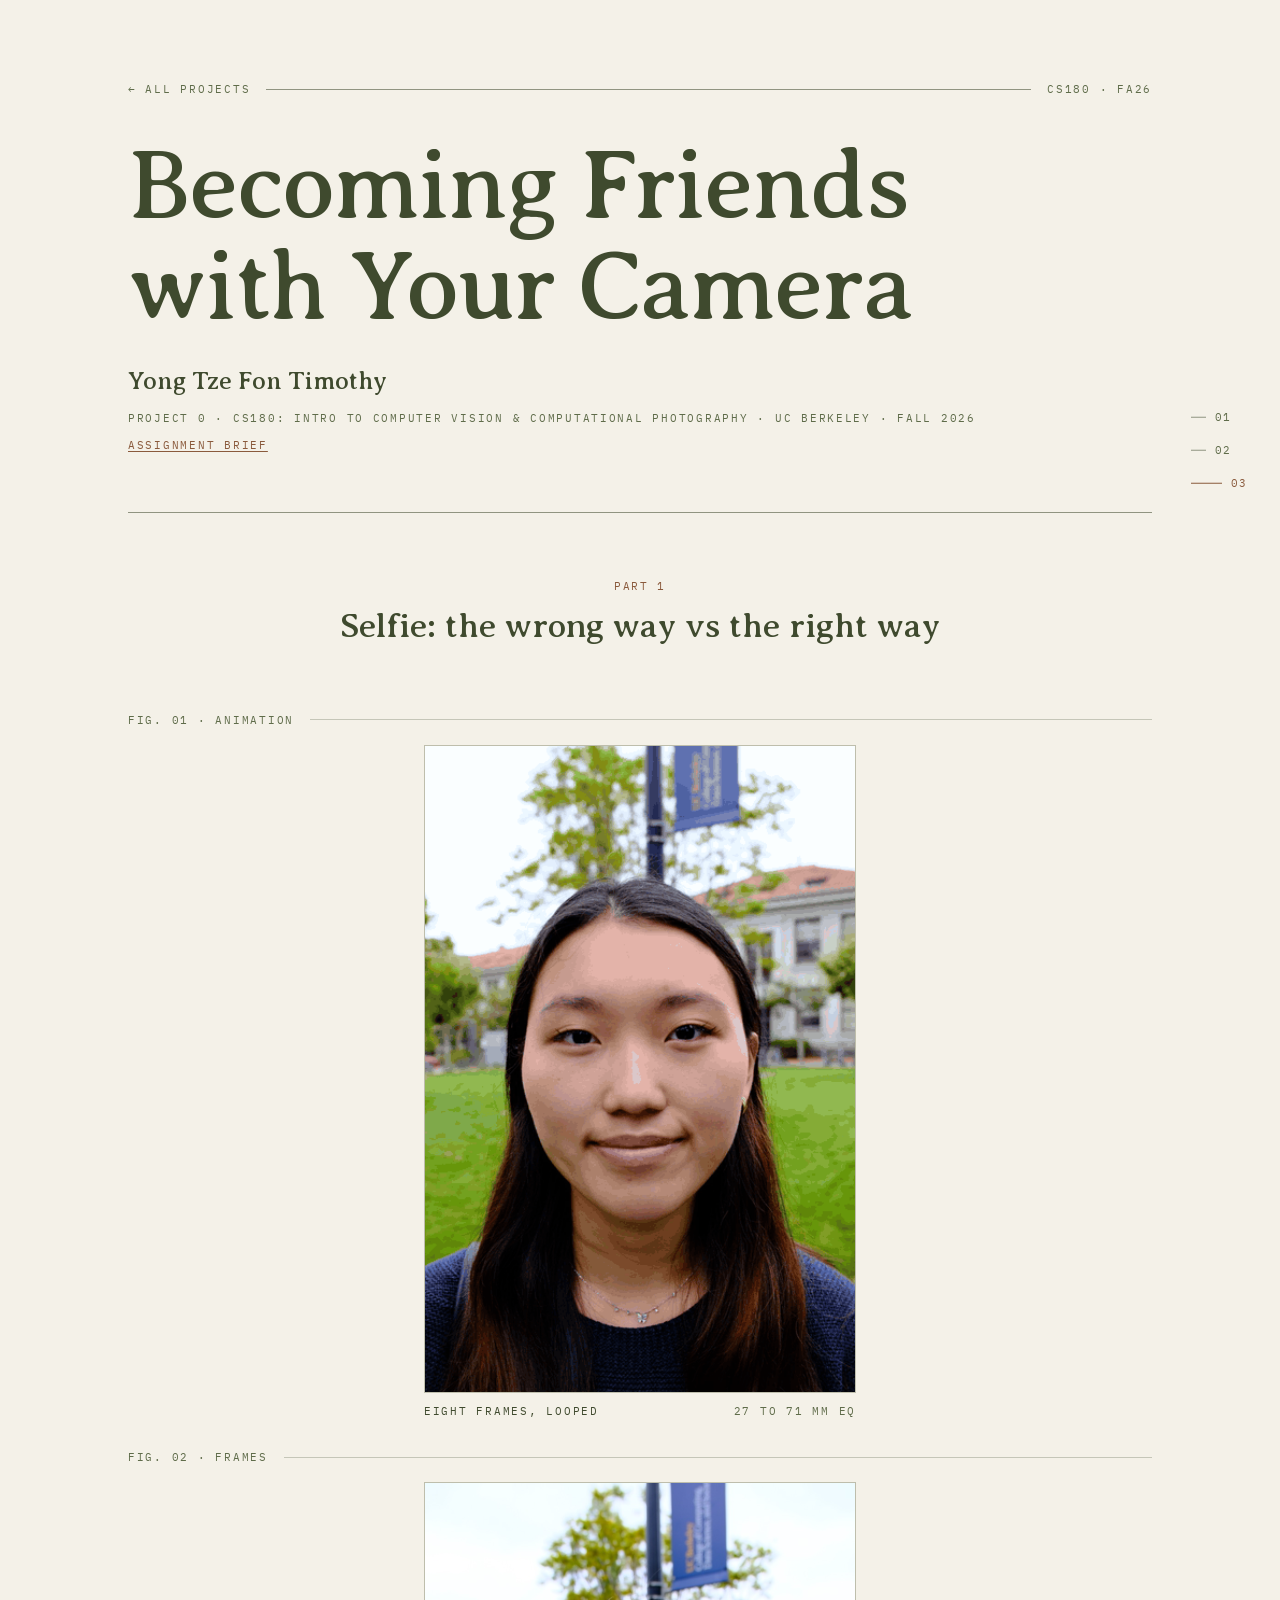
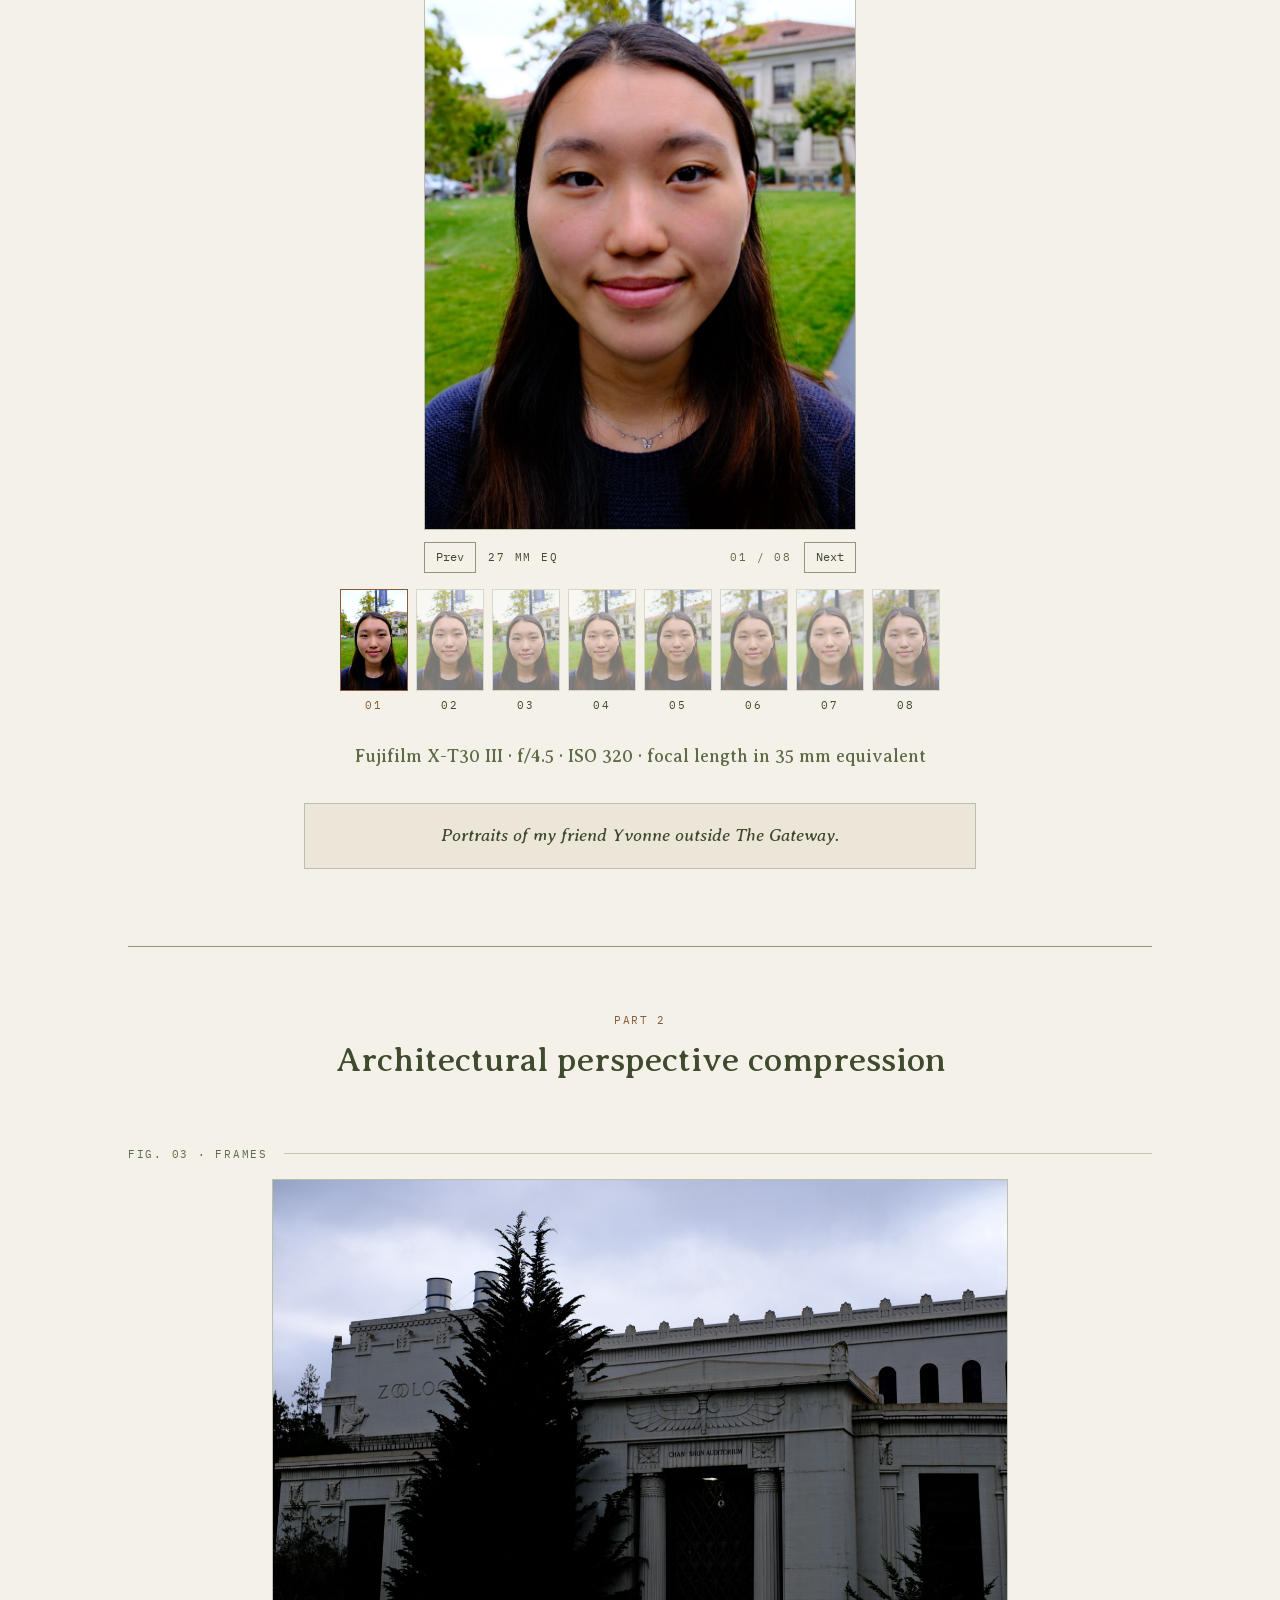
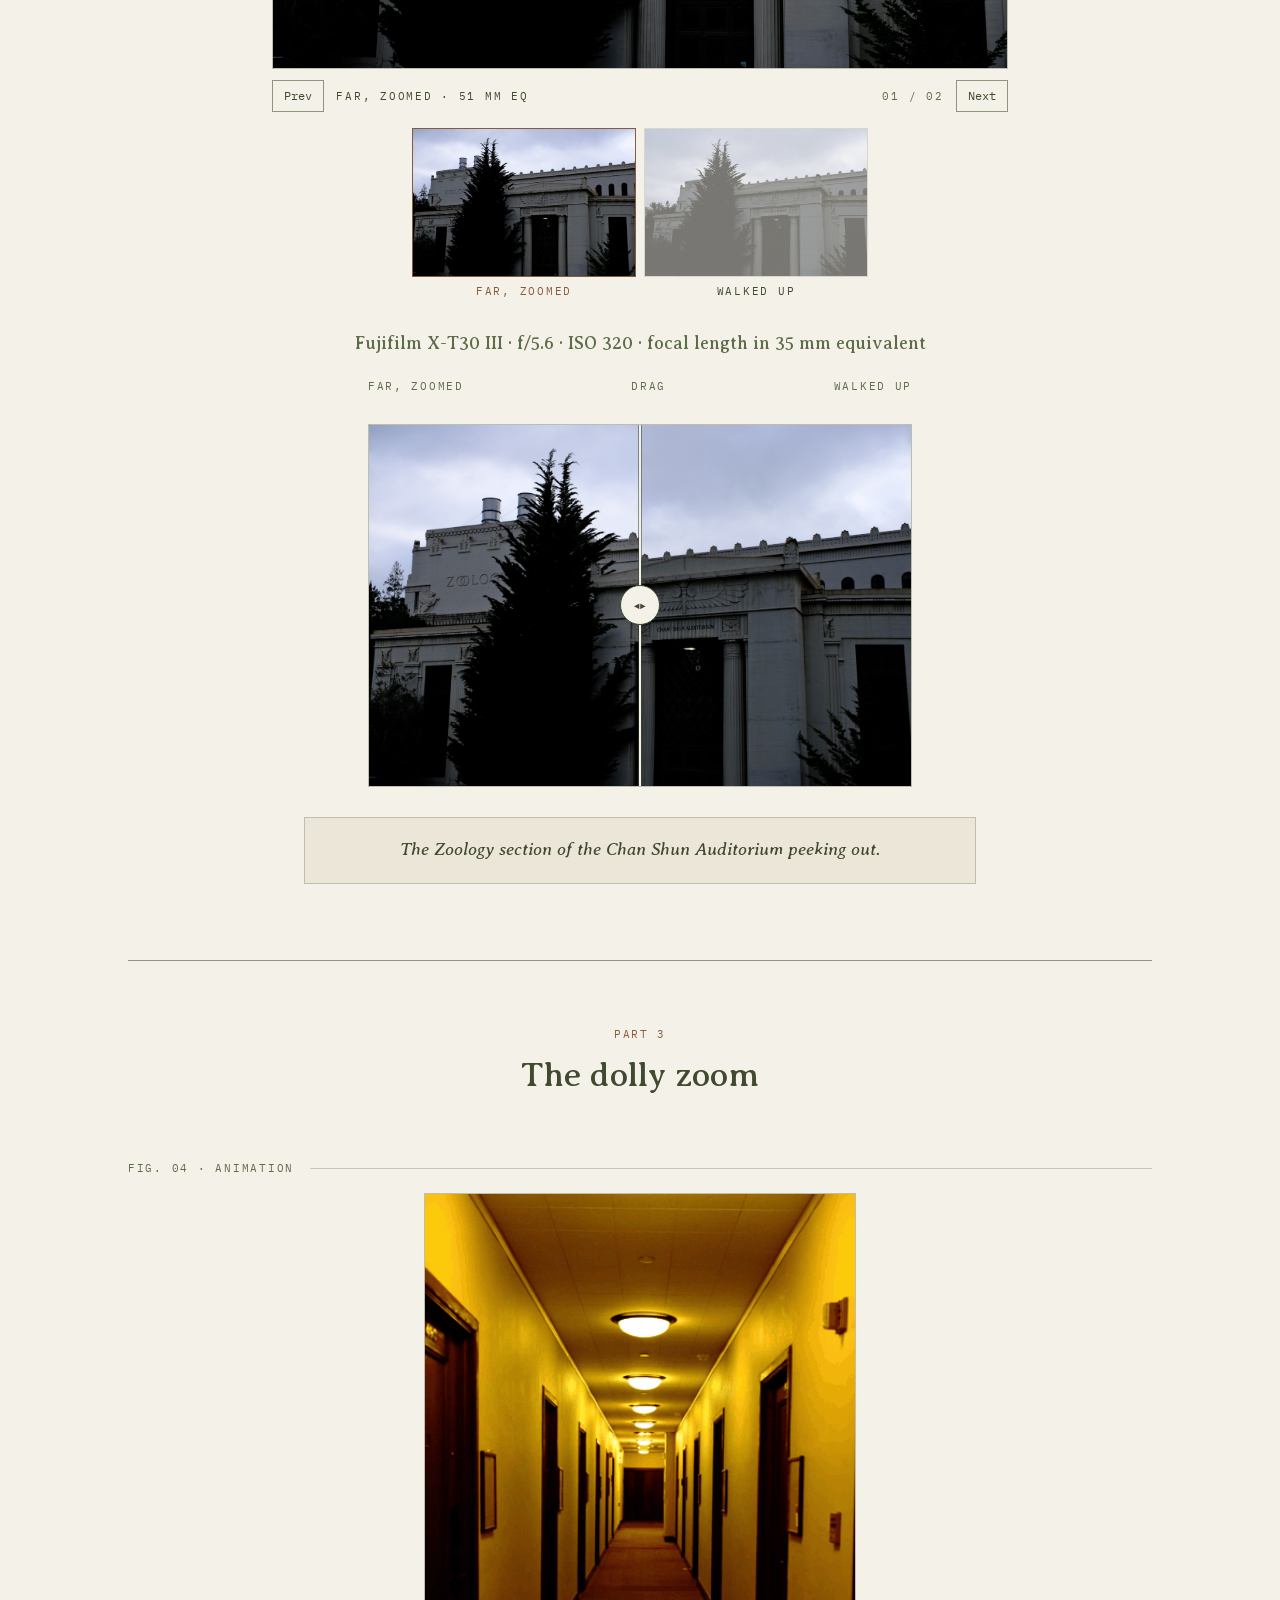
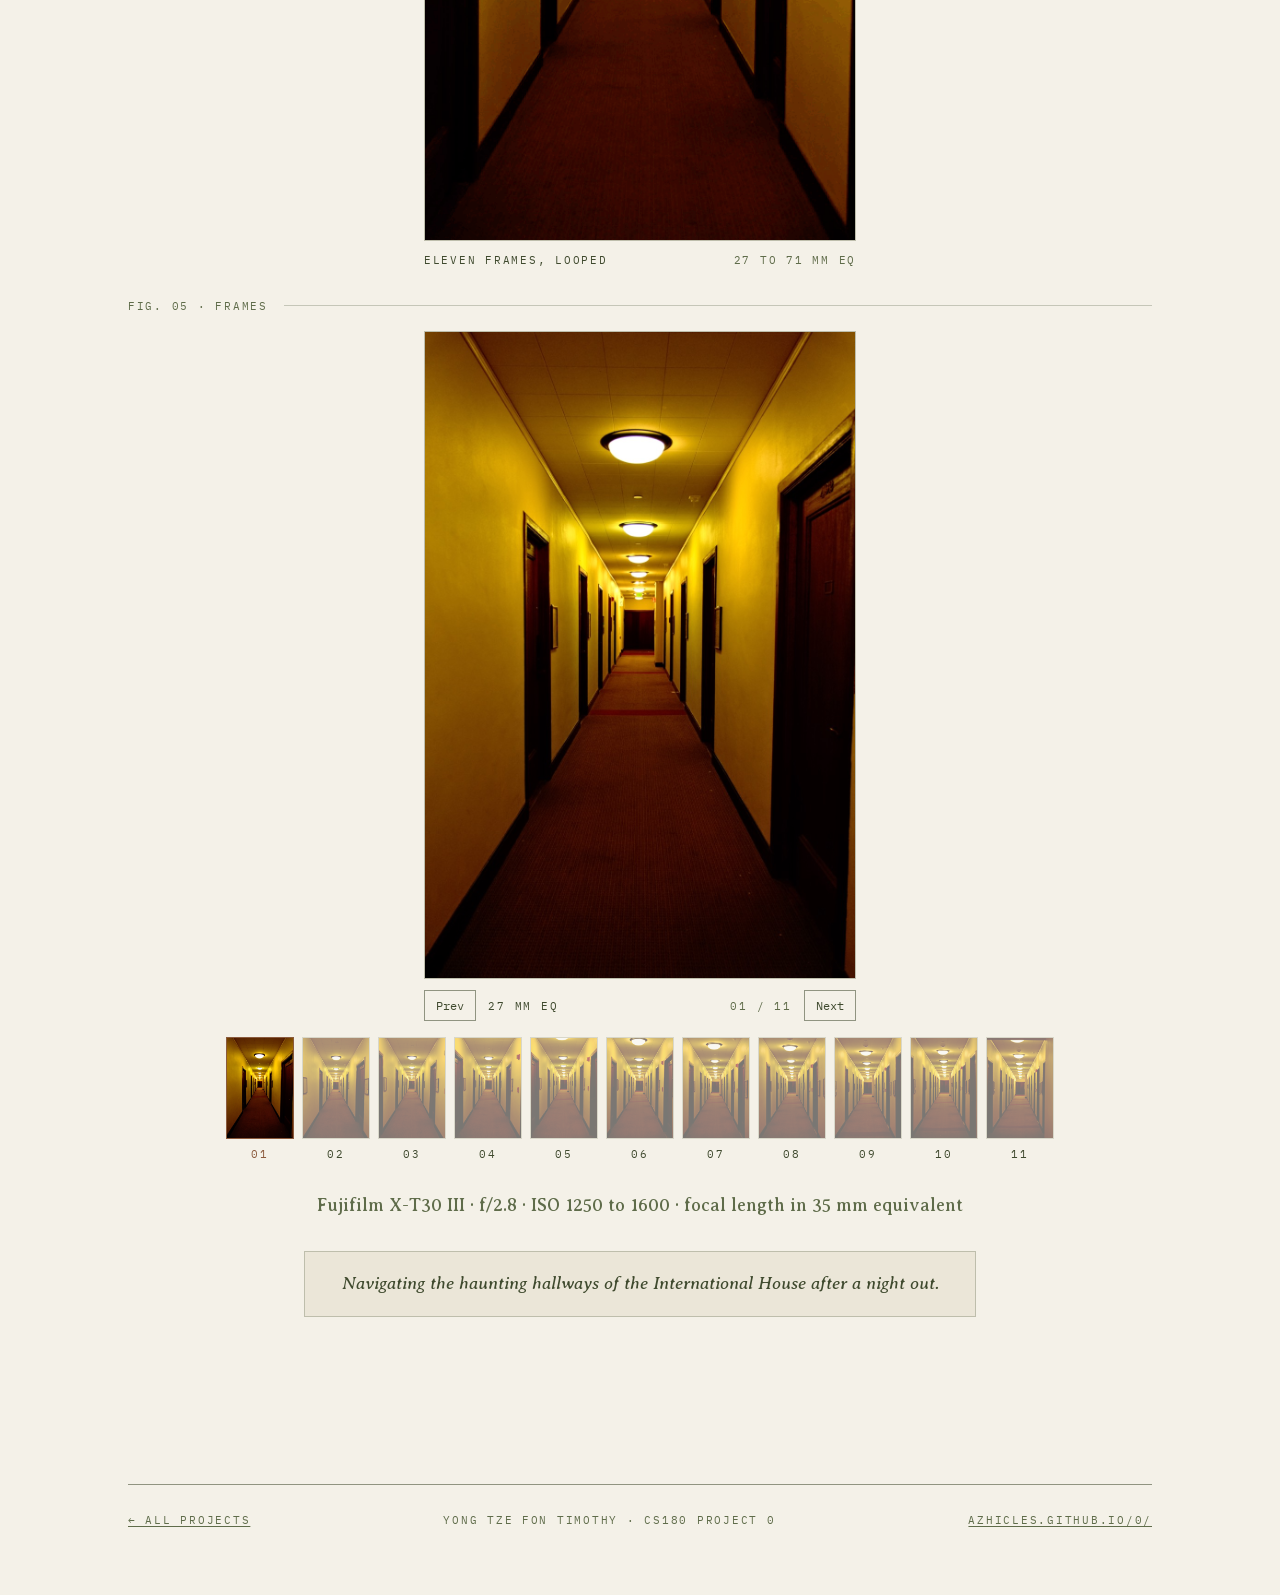
==== commit 0e0a4fdd: "Version the stylesheet and script links Browsers could keep serving the cached styles.css from befor" ====
--- a/0/index.html
+++ b/0/index.html
@@ -12,8 +12,8 @@
 <link rel="preconnect" href="https://fonts.googleapis.com">
 <link rel="preconnect" href="https://fonts.gstatic.com" crossorigin>
 <link rel="stylesheet" href="https://fonts.googleapis.com/css2?family=Averia+Serif+Libre:ital,wght@0,300;0,400;0,700;1,300;1,400&family=IBM+Plex+Mono:wght@400;500&display=swap">
-<link rel="stylesheet" href="../styles.css">
-<script src="../scripts.js" defer></script>
+<link rel="stylesheet" href="../styles.css?v=2">
+<script src="../scripts.js?v=2" defer></script>
 </head>
 
 <body>
--- a/styles.css
+++ b/styles.css
@@ -15,6 +15,7 @@
      10. Section nav
      11. Project index (root page)
      12. Print
+     13. Prose: contents block, running text, ledger tables, field notes
 
    To restyle a future project, override the tokens in section 1. The
    component rules below read from them and should not need editing.
@@ -274,6 +275,12 @@
   background: var(--rule);
 }
 
+/* Give a figure label room to breathe after a block of explanation. The
+   label remains close to its image, but no longer hugs the last text line. */
+.prose + .fig-label {
+  margin-top: clamp(1.6rem, 2.5vw, 2.25rem);
+}
+
 /* Figures sit centred, capped so a tall portrait frame does not run past
    one screen. */
 .sequence,
@@ -734,7 +741,7 @@
   /* Both: never split the eyebrow from its title, and never leave the
      pair stranded at the foot of a page. */
   .part__head { break-inside: avoid; break-after: avoid; }
-  .fig-label { break-after: avoid; margin-bottom: .5rem; }
+  .fig-label { break-after: avoid; margin: .5rem 0; }
 
   /* On paper the contact sheet is the whole figure, so let it use the
      full page rather than the centred on screen cap. */
@@ -780,3 +787,359 @@
 
   .colophon { break-inside: avoid; padding-bottom: 0; }
 }
+
+/* 13. Prose ============================================================== */
+
+/* Project 1 onward carry real writing between the figures. The running
+   text sits in a centred column at the reading measure; figures keep
+   using the wider caps from section 4. Everything reads from the tokens. */
+
+.prose {
+  max-width: var(--measure);
+  margin-inline: auto;
+}
+.prose p { max-width: none; }
+
+.prose h3 {
+  font-weight: 400;
+  font-size: clamp(1.2rem, 1.05rem + .5vw, 1.4rem);
+  line-height: 1.3;
+  color: var(--olive);
+  margin: 2.4rem 0 .7rem;
+}
+.prose h3:first-child { margin-top: 0; }
+
+.prose ul,
+.prose ol {
+  margin: 0 0 1.1em;
+  padding-left: 1.4em;
+}
+.prose li { margin-bottom: .35em; }
+.prose li::marker { color: var(--olive-soft); }
+
+.prose strong { font-weight: 700; color: var(--olive); }
+.prose em { font-style: italic; }
+
+/* Numbers, offsets and file names, set in the mono face so they read as
+   data rather than as words. */
+.prose code,
+.ledger .num,
+.num {
+  font-family: var(--font-mono);
+  font-size: .84em;
+  letter-spacing: 0;
+  color: var(--olive);
+  white-space: nowrap;
+}
+
+/* A formula card. LaTeX rendered by KaTeX (loaded per page), mounted on
+   sunken stock like the notes so it reads as part of the same system. */
+.formula {
+  max-width: var(--measure);
+  margin: 1.3rem auto 1.6rem;
+  padding: .9rem 1.3rem;
+  background: var(--paper-sunk);
+  border: 1px solid var(--rule);
+  color: var(--olive);
+  text-align: center;
+  overflow-x: auto;
+}
+.formula .katex-display { margin: .35rem 0; }
+.formula .katex { font-size: 1.08em; }
+
+/* Contents. A ruled block after the introduction, listing every section
+   so the page can be navigated without the fixed side nav (which hides
+   on narrow screens). */
+.contents {
+  max-width: var(--measure);
+  margin: 2.25rem auto 0;
+  padding: 1.25rem 0 .75rem;
+  border-top: 1px solid var(--rule-strong);
+}
+.contents ol {
+  list-style: none;
+  margin: 0;
+  padding: 0;
+  columns: 2;
+  column-gap: var(--gutter);
+}
+.contents li { break-inside: avoid; }
+.contents a {
+  display: grid;
+  grid-template-columns: 2.2rem minmax(0, 1fr);
+  align-items: baseline;
+  gap: .5rem;
+  padding: .4rem 0;
+  border-bottom: 1px solid var(--rule);
+  color: var(--ink);
+  text-decoration: none;
+  line-height: 1.35;
+}
+.contents a:hover { color: var(--accent); }
+.contents__num { color: var(--accent); }
+@media (max-width: 560px) { .contents ol { columns: 1; } }
+
+/* Ledger table: hairline rules only, mono for the numbers, header set
+   like the other small labels. Wrapped in .ledger-wrap so a wide table
+   scrolls sideways on a phone instead of breaking the page. */
+.ledger-wrap {
+  max-width: 60rem;
+  margin: 1.2rem auto 1.9rem;
+  overflow-x: auto;
+}
+.ledger {
+  width: 100%;
+  border-collapse: collapse;
+  font-size: .95rem;
+  line-height: 1.45;
+}
+/* The table's note sits outside .ledger-wrap so it never scrolls with a
+   wide table on a phone. */
+.ledger__note {
+  max-width: 60rem;
+  margin: -1.2rem auto 1.9rem;
+  color: var(--olive-soft);
+  font-size: .9rem;
+  font-style: italic;
+  line-height: 1.5;
+}
+.ledger th {
+  font-family: var(--font-mono);
+  font-size: .66rem;
+  letter-spacing: .14em;
+  text-transform: uppercase;
+  font-weight: 400;
+  color: var(--olive-soft);
+  text-align: left;
+  padding: .45rem .7rem .55rem;
+  border-bottom: 1px solid var(--rule-strong);
+  white-space: nowrap;
+}
+.ledger td {
+  padding: .5rem .7rem;
+  border-bottom: 1px solid var(--rule);
+  vertical-align: top;
+}
+.ledger tr:last-child td { border-bottom: 1px solid var(--rule-strong); }
+.ledger .num,
+.ledger th.num { text-align: right; }
+.ledger .is-wrong { color: var(--accent); }
+
+/* Field note. An aside for a wrong turn or a measurement, mounted like
+   the part description in section 4: sunken stock, hairline border, and
+   an accent rule down the left so it reads as a margin note. */
+.note {
+  max-width: var(--measure);
+  margin: 1.7rem auto;
+  padding: 1rem 1.3rem 1.05rem;
+  background: var(--paper-sunk);
+  border: 1px solid var(--rule);
+  border-left: 3px solid var(--accent);
+}
+.note__label {
+  display: block;
+  font-family: var(--font-mono);
+  font-size: .66rem;
+  letter-spacing: .16em;
+  text-transform: uppercase;
+  color: var(--accent);
+  margin-bottom: .45rem;
+}
+.note p { max-width: none; }
+
+/* Two or three plates side by side, each with its own caption. */
+.pair {
+  display: grid;
+  grid-template-columns: repeat(2, minmax(0, 1fr));
+  gap: 1rem;
+  max-width: 60rem;
+  margin: 0 auto 1.75rem;
+}
+.pair--3 { grid-template-columns: repeat(3, minmax(0, 1fr)); }
+.pair .plate { margin: 0; }
+@media (max-width: 620px) {
+  .pair,
+  .pair--3 { grid-template-columns: 1fr; }
+}
+
+/* Projects 1 and 2 are long-form case studies. Keep their visual scale subordinate to
+   the writing column instead of letting every figure expand to the full sheet.
+   These overrides are scoped so the shared project index keeps its original
+   proportions. */
+.project-page--1 .sheet,
+.project-page--2 .sheet {
+  --sheet: 68rem;
+  --measure: 58ch;
+  padding-inline: clamp(1.1rem, 4vw, 3rem);
+}
+
+.project-page--1 .masthead,
+.project-page--2 .masthead {
+  max-width: 60rem;
+  margin-inline: auto;
+  text-align: center;
+}
+
+.project-page--1 .masthead__meta,
+.project-page--2 .masthead__meta {
+  text-align: left;
+}
+
+.project-page--1 .masthead__title,
+.project-page--2 .masthead__title {
+  max-width: 15ch;
+  margin-inline: auto;
+  font-size: clamp(2.45rem, 1.8rem + 4.4vw, 5.15rem);
+}
+
+.project-page--1 .byline,
+.project-page--2 .byline,
+.project-page--1 .dateline,
+.project-page--2 .dateline {
+  margin-inline: auto;
+}
+
+.project-page--1 .prose,
+.project-page--2 .prose,
+.project-page--1 .formula,
+.project-page--2 .formula,
+.project-page--1 .contents,
+.project-page--2 .contents {
+  max-width: min(var(--measure), 100%);
+}
+
+.project-page--1 .pair,
+.project-page--2 .pair {
+  max-width: 52rem;
+  gap: clamp(.75rem, 2vw, 1.25rem);
+}
+
+.project-page--1 .pair--3,
+.project-page--2 .pair--3 {
+  max-width: 58rem;
+}
+
+.project-page--1 .plate.solo--wide,
+.project-page--2 .plate.solo--wide,
+.project-page--1 .sequence,
+.project-page--2 .sequence,
+.project-page--1 .ledger-wrap,
+.project-page--2 .ledger-wrap,
+.project-page--1 .ledger__note,
+.project-page--2 .ledger__note {
+  max-width: 58rem;
+}
+
+@media (max-width: 700px) {
+  .project-page--1 .masthead__title,
+  .project-page--2 .masthead__title {
+    max-width: 12ch;
+  }
+
+  .project-page--1 .masthead__meta,
+  .project-page--2 .masthead__meta {
+    justify-content: center;
+  }
+
+  .project-page--1 .prose,
+  .project-page--2 .prose {
+    max-width: 37rem;
+  }
+}
+
+/* The plates on this project are not all the same shape, so a sequence
+   of mixed frames letterboxes on the sunken stock instead of cropping. */
+.fit-contain .plate__well img,
+.fit-contain .stage__well img,
+.fit-contain .compare__viewport img { object-fit: contain; }
+
+/* Square-ish shapes for the scans and the detail crops. */
+.ratio-scan   { --ratio: 1.15 / 1; }
+.ratio-square { --ratio: 1 / 1; }
+.ratio-tall   { --ratio: 5 / 6; }
+.ratio-plate  { --ratio: 390 / 1024; }
+.ratio-wide   { --ratio: 3 / 1; }
+.ratio-strip  { --ratio: 5 / 6; }
+
+/* A modest cap for a single standalone plate, and a wider one for a
+   composite figure. */
+.plate.solo { max-width: 46rem; margin-inline: auto; margin-bottom: 1.75rem; }
+.plate.solo--narrow { max-width: 27rem; }
+.plate.solo--thin { max-width: 11rem; }
+.plate.solo--wide { max-width: 60rem; }
+
+@media print {
+  .note,
+  .ledger-wrap,
+  .pair .plate { break-inside: avoid; }
+  .contents ol { columns: 2; }
+  .prose h3 { break-after: avoid; }
+}
+
+/* Code listing. Set on the same sunken stock as the formula cards, in the
+   mono face, and scrolls sideways on a phone instead of wrapping. */
+.codeblock {
+  max-width: min(46rem, 100%);
+  margin: 1.2rem auto 1.7rem;
+  padding: .9rem 1.2rem;
+  background: var(--paper-sunk);
+  border: 1px solid var(--rule);
+  overflow-x: auto;
+  font-family: var(--font-mono);
+  font-size: .8rem;
+  line-height: 1.6;
+  color: var(--olive);
+  tab-size: 4;
+}
+.codeblock code { font: inherit; color: inherit; white-space: pre; }
+
+/* A figure that is not ready yet: the placeholder hatching on its own,
+   with no image, so the script never removes it. */
+.plate--pending .plate__well { border-style: dashed; }
+
+@media print {
+  .codeblock { break-inside: avoid; }
+}
+
+/* Greek letters keep their case inside the uppercase mono labels, so
+   sigma does not turn into a summation sign. */
+.nocase { text-transform: none; }
+
+/* On project 2 every subheading follows other content, so it keeps its
+   space above even when it opens a new prose block. */
+.project-page--2 .prose h3:first-child { margin-top: 2.4rem; }
+
+/* Project 2 is figure-heavy, so it runs more compact: figures share rows,
+   and single figures are capped well below the sheet width. */
+.pair--4 { grid-template-columns: repeat(4, minmax(0, 1fr)); }
+@media (max-width: 620px) {
+  .pair--4 { grid-template-columns: repeat(2, minmax(0, 1fr)); }
+}
+
+/* A row of figures with different shapes. Each figure's flex-grow is its
+   aspect ratio (width / height, set inline as --w), so every image in the
+   row comes out the same height. */
+.strip {
+  display: flex;
+  align-items: flex-start;
+  gap: clamp(.6rem, 1.5vw, 1rem);
+  max-width: 58rem;
+  margin: 0 auto 1.25rem;
+}
+.strip > .plate { flex: var(--w, 1) 1 0; min-width: 0; margin: 0; }
+.strip--narrow { max-width: 44rem; }
+@media (max-width: 620px) {
+  .strip { flex-wrap: wrap; }
+  .strip > .plate { flex-basis: 100%; }
+}
+
+.project-page--2 .pair { max-width: 46rem; margin-bottom: 1.25rem; }
+.project-page--2 .pair--3,
+.project-page--2 .pair--4 { max-width: 54rem; }
+.project-page--2 .plate.solo { max-width: 38rem; margin-bottom: 1.25rem; }
+.project-page--2 .plate.solo--wide { max-width: 52rem; }
+.project-page--2 .plate.solo--narrow { max-width: 22rem; }
+
+@media print {
+  .strip > .plate { break-inside: avoid; }
+}
